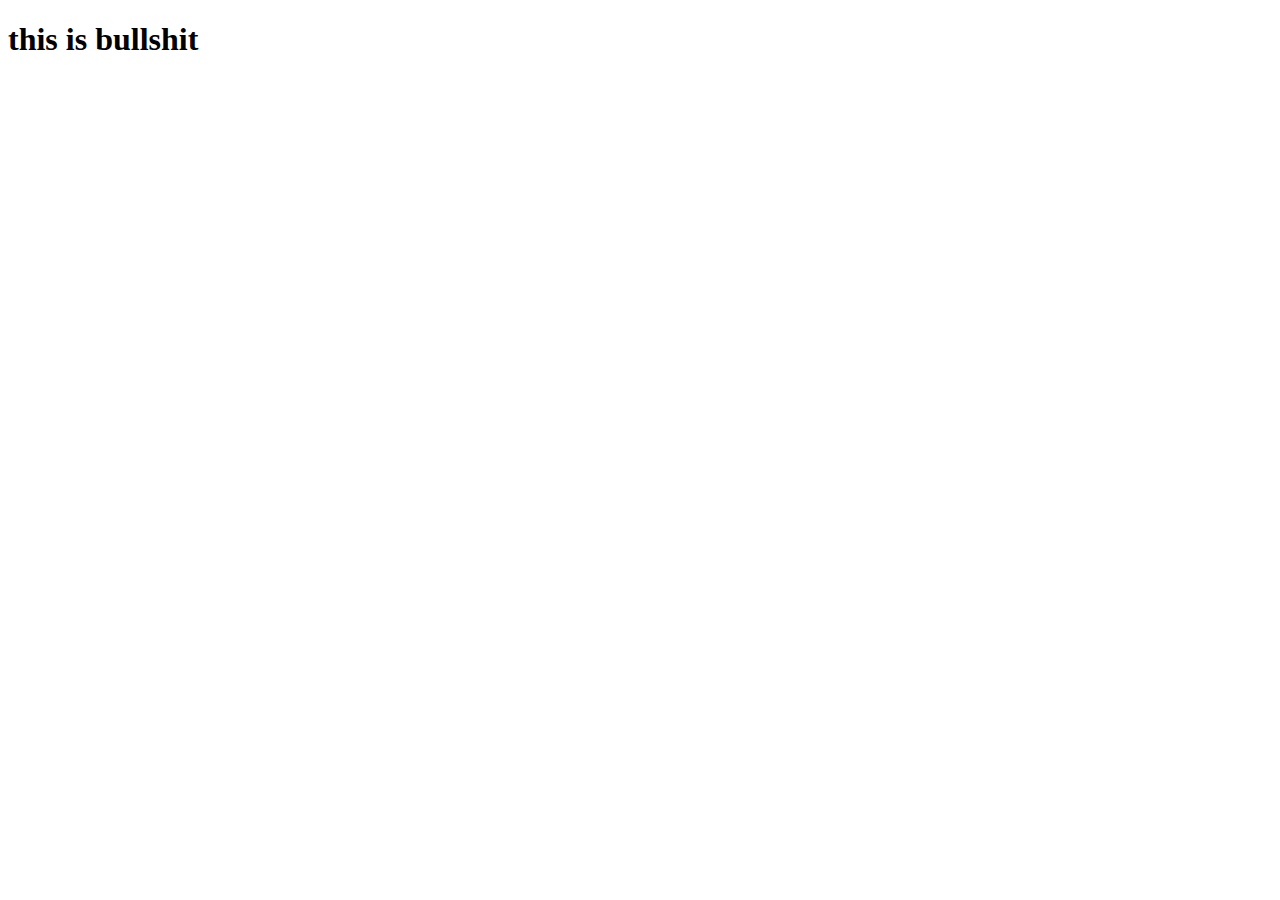
==== restructure/test_index.html @ 68ebff9b "restructure init, loads data, maps termcodes to labels" ====
<!DOCTYPE html>
<html>
<body>

<h1>this is bullshit</h1>
</body>
</html>

<script src="../js/d3.v5.min.js" type="text/javascript"></script>
<script src="./test_script.js" type="text/javascript"></script>
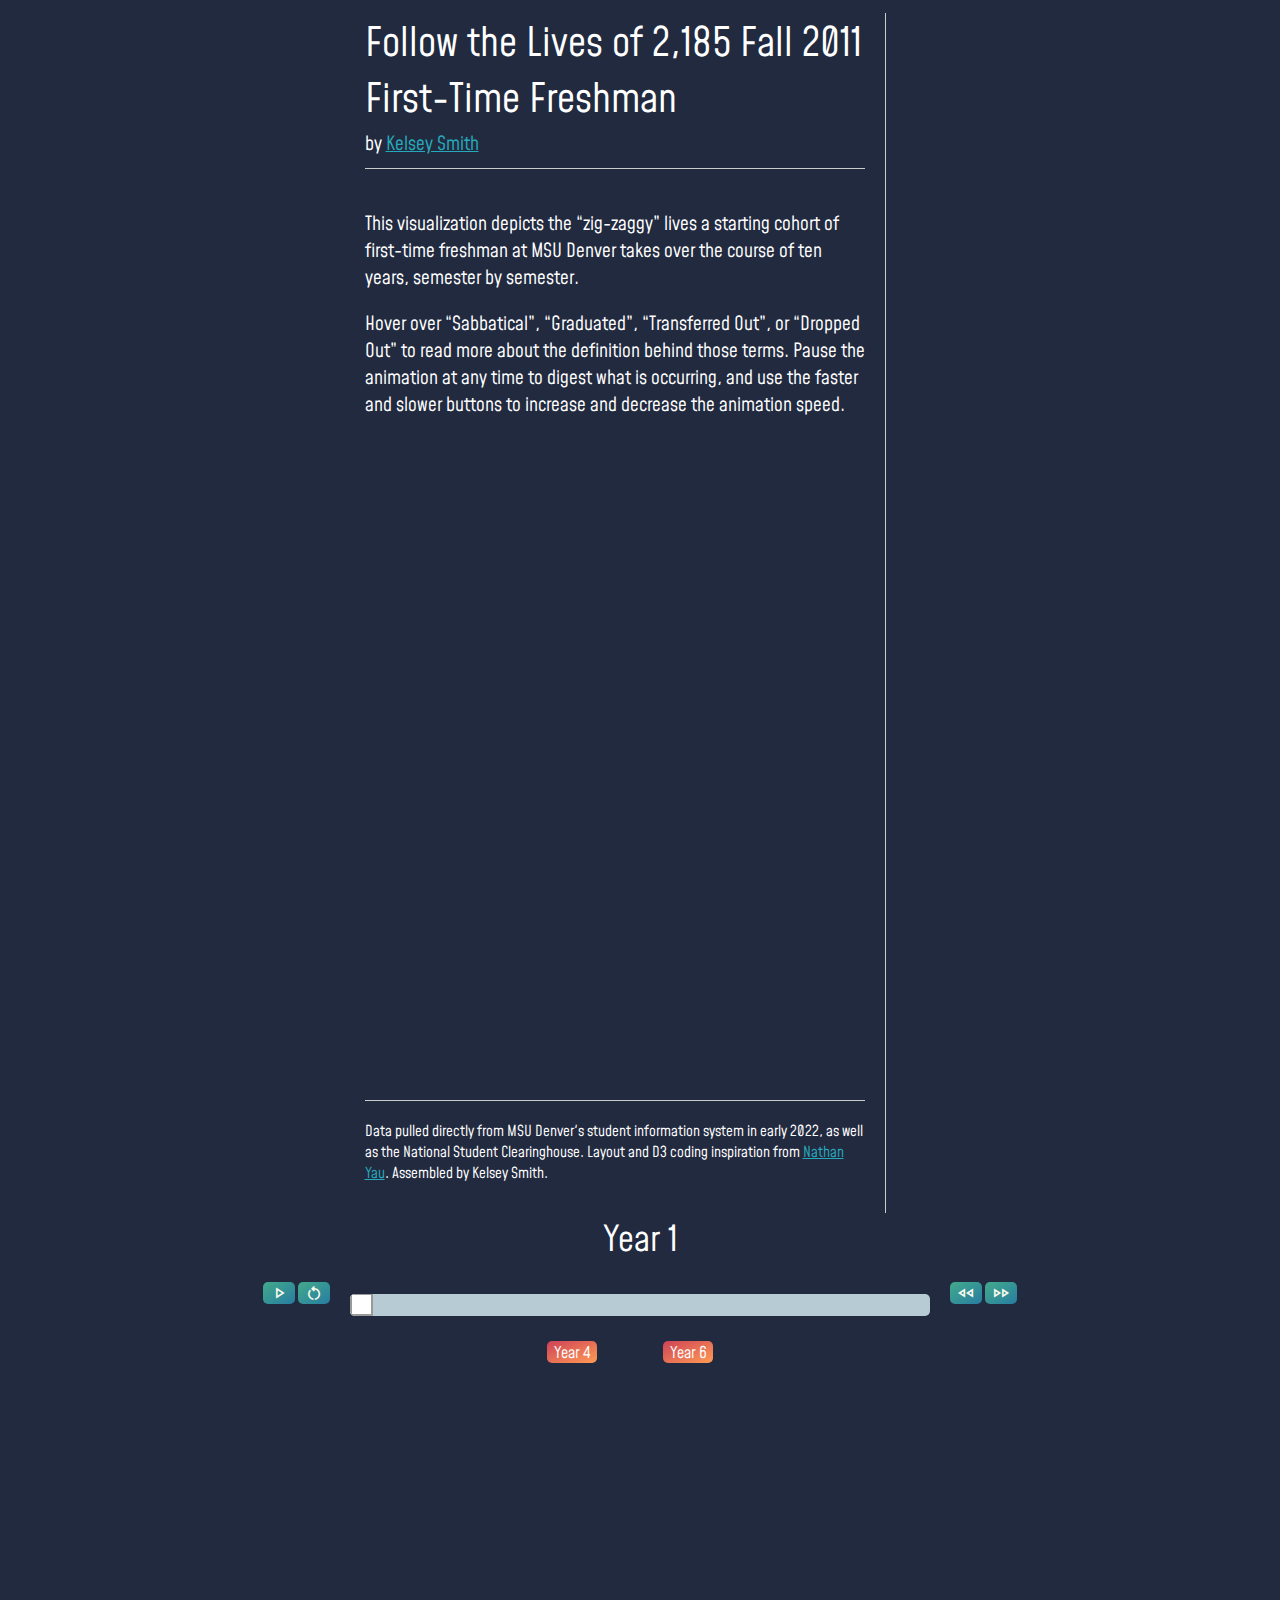
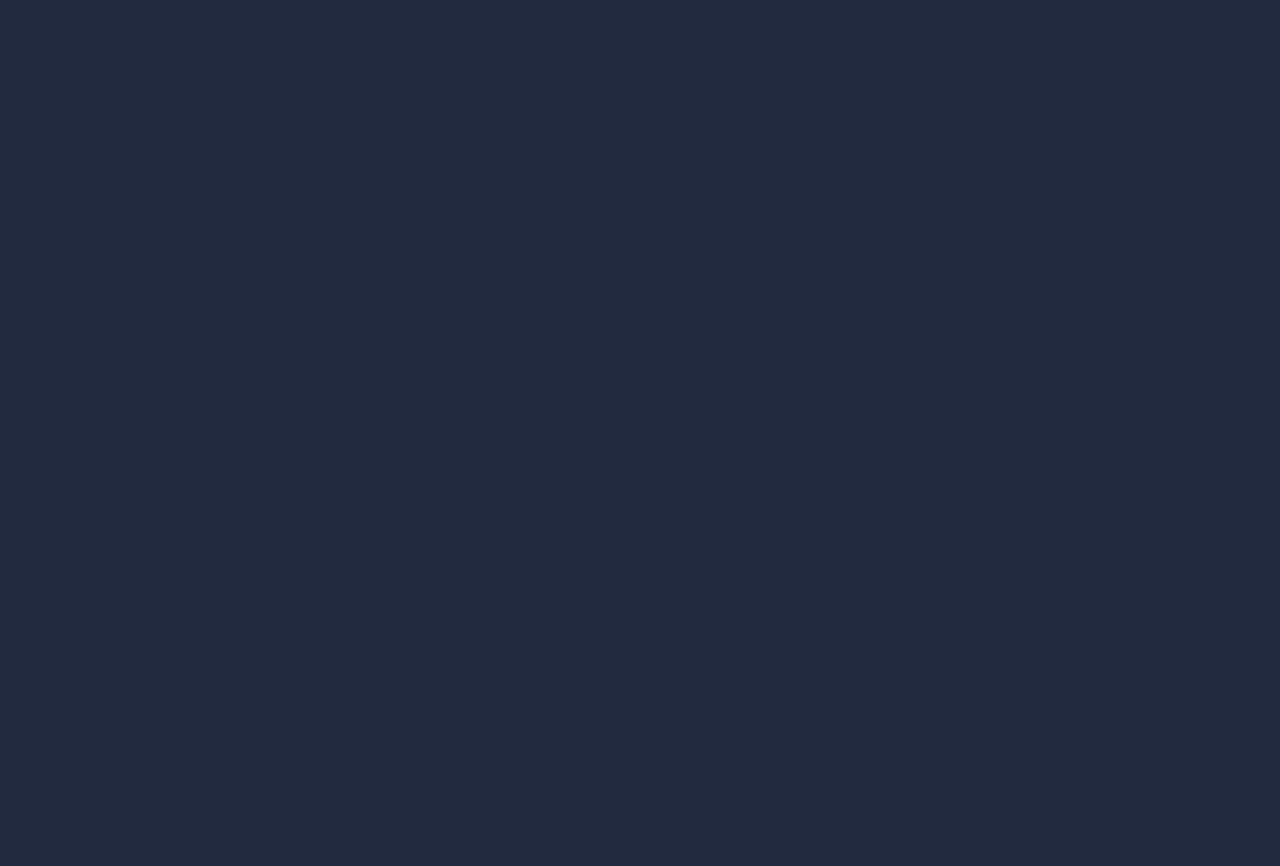
==== commit c64f63e6: "initializes node starting positions" ====
--- a/restructure/test_index.html
+++ b/restructure/test_index.html
@@ -1,10 +1,80 @@
 <!DOCTYPE html>
-<html>
-<body>
 
-<h1>this is bullshit</h1>
-</body>
-</html>
+<head>
+  <meta charset="utf-8">
+  <title>The Lives of Students</title>
+  <link rel="stylesheet" href="../style/style.css" type="text/css" media="screen" />
+  <!-- font for labels -->
+  <link rel="preconnect" href="https://fonts.googleapis.com">
+  <link rel="preconnect" href="https://fonts.gstatic.com" crossorigin>
+  <link
+    href="https://fonts.googleapis.com/css2?family=Dosis&family=Mohave&family=Truculenta:opsz,wght@12..72,300&display=swap"
+    rel="stylesheet">
+  <!-- end of font for labels -->
+  <!-- button icons -->
+  <link rel="stylesheet"
+    href="https://fonts.googleapis.com/css2?family=Material+Symbols+Outlined:opsz,wght,FILL,GRAD@20..48,100..700,0..1,-50..200" />
+</head>
+
+<div id="main-wrapper">
+  <div id="sidebar">
+    <h1>Follow the Lives of 2,185 Fall 2011 First-Time Freshman</h1>
+    <h5>by <a href="mailto:ksmit258@msudenver.edu" style="color: #26a9bb">Kelsey Smith</a></h5>
+    <h3>
+      <p>This visualization depicts the “zig-zaggy” lives a starting cohort of first-time freshman at MSU Denver takes
+        over the course of ten years, semester by semester.</p>
+      <p>Hover over “Sabbatical”, “Graduated”, “Transferred Out”, or “Dropped Out” to read more about the definition
+        behind those terms. Pause the animation at any time to digest what is occurring,
+        and use the faster and slower buttons to increase and decrease the animation speed.</p>
+    </h3>
+    <div id="starting-note"><span class="start"></span></div>
+    <div id="current-note"><span class="note"></span></div>
+    <div id="source">Data pulled directly from MSU Denver's student information system in early 2022, as well as the
+      National Student Clearinghouse. Layout and D3 coding inspiration from <a
+        href="https://flowingdata.com/2015/12/15/a-day-in-the-life-of-americans/" style="color: #26a9bb">Nathan Yau</a>.
+      Assembled by Kelsey Smith.</div>
+  </div>
+  <!-- <div style="line-height:50%;"><br></div> -->
+  <div id="animation-area">
+    <h2 id="yrcount">Year <span class="cnt">1</span></h2>
+    <div class="inline-div">
+      <div id="left-button-container" style="font-variation-settings:'FILL' 1,'wght' 400,'GRAD' 0; cursor: pointer;">
+        <button id="toggleId" class="material-symbols-outlined" style="font-size:20px;color:#fbfbee;"
+          onclick="toggleMaker()">play_arrow</button>
+        <button id="reset" class="material-symbols-outlined" style="font-size:20px;color:#fbfbee;">restart_alt</button>
+      </div>
+      <div class="slidecontainer" style="text-align:center">
+        <div class="range-value" id="rangeV"></div>
+        <div class="yr4">Year 4</div>
+        <div class="yr4-tiny-arrow"></div>
+        <div class="yr6">Year 6</div>
+        <div class="yr6-tiny-arrow"></div>
+        <input type="range" min="1" max="30" value="1" class="slider" step="1" id="myRange"
+          onchange="getSliderValue(this)">
+      </div>
+      <div id="right-button-container" style="font-variation-settings:'FILL' 1,'wght' 400,'GRAD' 0; cursor: pointer;">
+        <div class="spd-tooltip">
+          <button id="slower" class="material-symbols-outlined"
+            style="font-size:20px;color:#fbfbee;">fast_rewind</button>
+          <span class="tooltiptext">
+            <h4 id="transition-speed1">Transition Speed: <span class="spd">5</span> seconds</h4>
+          </span>
+        </div>
+        <div class="spd-tooltip">
+          <button id="faster" class="material-symbols-outlined"
+            style="font-size:20px;color:#fbfbee;">fast_forward</button>
+          <span class="tooltiptext">
+            <h4 id="transition-speed2">Transition Speed: <span class="spd">5</span> seconds</h4>
+          </span>
+        </div>
+      </div>
+    </div>
+    <div id="chart"></div>
+  </div>
+</div>
+
+<!-- <script src="js/d3.v5.min.js"></script>
+<script src="js/moving_bubbles_script.js" type="text/javascript"></script> -->
 
 <script src="../js/d3.v5.min.js" type="text/javascript"></script>
 <script src="./test_script.js" type="text/javascript"></script>
--- a/style/style.css
+++ b/style/style.css
@@ -0,0 +1,375 @@
+body {
+  font-family: 'Mohave', sans-serif;
+  background: #222a3f;
+}
+
+#main-wrapper {
+  margin: auto;
+  margin-top: 1%;
+  width: 100%;
+  text-align:center;
+}
+#sidebar{
+  display: inline-block;
+  width: 500px;
+  /* float: left; */
+  margin-right: 30px;
+  padding-right: 20px;
+  border-right: 1px solid #ccc;
+  height: 1200px;
+  text-align: left;
+}
+#animation-area{
+  vertical-align:top;
+  display: inline-block;
+  width: 1200px;
+}
+#current-note {
+  position: relative;
+  color: #fff; 
+  padding-left: 20px; 
+  padding-right: 20px;
+  font-style: italic;
+  font-weight: 400; 
+  font-size: 20px; 
+  line-height: 1.4em;
+  padding-top: 100px;
+}
+#source {
+  position: absolute;
+  border-top: 1px solid #ccc;
+  padding-top: 20px;
+  top: 1100px;
+  font-size: 15px;
+  line-height: 1.4em;
+  width: 500px;
+  color: white;
+}
+#chart {
+  margin: 0px auto;
+}
+#starting-note {
+  font-size: 1.2em;
+	padding: 3px 0px;
+	font-weight: normal;
+  text-align: left;
+  margin-top: 0px;
+  margin-bottom: 0px;
+  color: #fff;
+}
+#left-button-container{
+  margin-top: 19px;
+  width: 25%;
+  text-align: right;
+}
+#right-button-container{
+  margin-top: 19px;
+  width: 25%;
+  text-align: left;
+}
+#toggleId, #slower, #play, #pause, #reset, #faster{
+  border-radius: 5px;
+  /* padding: 1px 15px; */
+  background-image: linear-gradient(to bottom right, #43AA8B, #277DA1);
+  border: #277DA1;
+}
+#toggleId:hover, #slower:hover, #play:hover, #pause:hover, #reset:hover, #faster:hover{
+  background-color: #ca7878;
+  cursor: pointer;
+  background-image: linear-gradient(to bottom right, #CE4257, #FF9B54);
+}
+#toggleId:active, #slower:active, #play-pause:active, #reset:active, #faster:active {
+  transform: translateY(5px);
+}
+.inline-div {
+  display: flex;
+  text-align: center;
+  margin-bottom: 0px;
+}
+.slidecontainer {
+  width: 50%;
+  text-align: center;
+  margin-left: 20px;
+  margin-right: 20px;
+  margin-top: 20px;
+  margin-bottom: 30px;
+  position: relative;
+  align-items: center;
+}
+
+/* Tooltip hover formatting */
+div.tooltip {
+  color: white;
+  position: absolute;
+  text-align: left;
+  width: 200px;
+  padding: 5px;
+  font-size: 16px; 
+  font-family: 'Mohave', sans-serif;;
+  background: rgb(72, 90, 136);
+  border: 1px solid #5a6164;
+  pointer-events: none;
+  border-radius: 5px;
+}
+text {
+  font-size: 1.3em;
+  fill: #fff;
+}
+h1 {
+	font-size: 2.5em;
+	padding: 3px 0px;
+	font-weight: normal;
+  text-align: left;
+  margin-top: 0px;
+  margin-bottom: 0px;
+  color: #fff;
+  /* border-bottom: 1px solid #ccc; */
+}
+h2 {
+	font-size: 2.2em;
+	padding: 3px 0px;
+	font-weight: normal;
+  text-align: center;
+  margin-top: 0px;
+  margin-bottom: -5px;
+  color: #fff;
+  display: inline-block;
+  text-align: center;
+}
+h3 {
+	font-size: 1.2em;
+	padding: 3px 0px;
+	font-weight: normal;
+  text-align: left;
+  margin-top: 20px;
+  margin-bottom: 0px;
+  color: #fff;
+}
+h4 {
+	font-size: 1em;
+	padding: 3px 0px;
+	font-weight: normal;
+  text-align: center;
+  margin-top:0px;
+  margin-bottom: 0px;
+  color: rgb(65, 65, 65);
+}
+h5 {
+	font-size: 1.2em;
+  padding-bottom: 10px;
+	font-weight: normal;
+  text-align: left;
+  margin-top: 0px;
+  margin-bottom: 0px;
+  color: #fff;
+  border-bottom: 1px solid #ccc;
+}
+text {
+  font-size: 1.3em;
+  fill: #fff;
+}
+
+input[type="range"] { 
+  margin: auto;
+  -webkit-appearance: none;
+  margin-top: 1.9%;
+  position: relative;
+  overflow: hidden;
+  height: 22px;
+  width: 100%;
+  cursor: pointer;
+  border-radius: 5px;
+}
+
+::-webkit-slider-runnable-track {
+  background: #b6cbd4;
+}
+
+::-webkit-slider-thumb {
+  -webkit-appearance: none;
+  width: 23px; /* 1 */
+  height: 23px;
+  background: #fff;
+  box-shadow: -600px 0 0 600px rgb(4, 131, 131); /* 2 */
+  border: 2px solid #999; /* 1 */
+}
+
+::-moz-range-track {
+  height: 40px;
+  background: #ddd;
+}
+
+::-moz-range-thumb {
+  background: #fff;
+  height: 40px;
+  width: 20px;
+  border: 3px solid #999;
+  border-radius: 0 !important;
+  box-shadow: -200px 0 0 200px rgb(4, 131, 131);
+  box-sizing: border-box;
+}
+
+::-ms-fill-lower { 
+  background: rgb(4, 131, 131);
+}
+
+::-ms-thumb { 
+  background: #fff;
+  border: 2px solid #999;
+  height: 40px;
+  width: 20px;
+  box-sizing: border-box;
+}
+
+::-ms-ticks-after { 
+  display: none; 
+}
+
+::-ms-ticks-before { 
+  display: none; 
+}
+
+::-ms-track { 
+  background: #ddd;
+  color: transparent;
+  height: 40px;
+  border: none;
+}
+
+::-ms-tooltip { 
+  display: none;
+}
+
+/* Tooltip container */
+.spd-tooltip {
+  position: relative;
+  display: inline-block;
+}
+
+/* Tooltip text */
+.spd-tooltip .tooltiptext {
+  visibility: hidden;
+  width: 114px;
+  background-color: #b6cbd4;
+  color: rgb(65, 65, 65);
+  text-align: center;
+  border-radius: 5px;
+
+  /* Position the tooltip text */
+  position: absolute;
+  z-index: 1;
+  top: 125%;
+  left: 50%;
+  margin-left: -60px;
+
+  /* Fade in tooltip */
+  opacity: 0;
+  transition: opacity 0.3s;
+}
+
+/* Hover text for speed buttons */
+.spd-tooltip:hover .tooltiptext {
+  visibility: visible;
+  opacity: 1;
+}
+
+/* Range slider label text */
+.range-value {
+	position: absolute;
+	top: -50%;
+}
+.range-value span {
+	width: 90px;
+	height: 22px;
+	line-height: 24px;
+	text-align: center;
+  background-image: linear-gradient(to bottom right, #43AA8B, #277DA1);
+	color: #fff;
+	font-size: 16px;
+	display: block;
+	position: absolute;
+	left: 50%;
+	transform: translate(-50%, 0);
+	border-radius: 5px;
+  z-index: 2;
+}
+/* Arrow on the slider tooltip */
+.range-value span:before {
+	content: "";
+	position: absolute;
+	width: 0;
+	height: 0;
+	border-top: 10px solid rgb(4, 131, 131);
+	border-left: 5px solid transparent;
+	border-right: 5px solid transparent;
+	top: 100%;
+	left: 50%;
+	margin-left: -5px;
+	margin-top: -1px;
+}
+
+/* Range slider static point-in-time text boxes -- this is very hacky and really shouldn't be be hard-coded */
+/* Year 4 point in time text box */
+.yr4 {
+  position: absolute;
+	top: 150%;
+	width: 50px;
+	height: 22px;
+	line-height: 24px;
+	text-align: center;
+  background-image: linear-gradient(to bottom right, #CE4257, #FF9B54);
+	color: #fff;
+	font-size: 16px;
+	display: block;
+	position: absolute;
+	left: calc(37.93% + 2.41px);
+	transform: translate(-50%, 0);
+	border-radius: 5px;
+  z-index: 1;
+}
+/* Year 6 point in time text box */
+.yr6 {
+  position: absolute;
+	top: 150%;
+	width: 50px;
+	height: 22px;
+	line-height: 24px;
+	text-align: center;
+  background-image: linear-gradient(to bottom right, #CE4257, #FF9B54);
+	color: #fff;
+	font-size: 16px;
+	display: block;
+	position: absolute;
+	left: calc(58.62% - 1.72px);
+	transform: translate(-50%, 0);
+	border-radius: 5px;
+  z-index: 1;
+}
+/* Tiny arrow for the year 4 point in time text box */
+.yr4-tiny-arrow {
+	content: "";
+	position: absolute;
+	width: 0;
+	height: 0;
+	border-bottom: 10px solid #CE4257;
+	border-left: 5px solid transparent;
+	border-right: 5px solid transparent;
+	top: 8%;
+	left: calc(37.93% + 2.41px);
+	margin-left: -5px;
+	margin-top: 18px;
+}
+/* Tiny arrow for the year 6 point in time text box */
+.yr6-tiny-arrow {
+	content: "";
+	position: absolute;
+	width: 0;
+	height: 0;
+	border-bottom: 10px solid #CE4257;
+	border-left: 5px solid transparent;
+	border-right: 5px solid transparent;
+	top: 8%;
+	left: calc(58.62% - 1.72px);
+	margin-left: -5px;
+	margin-top: 18px;
+}